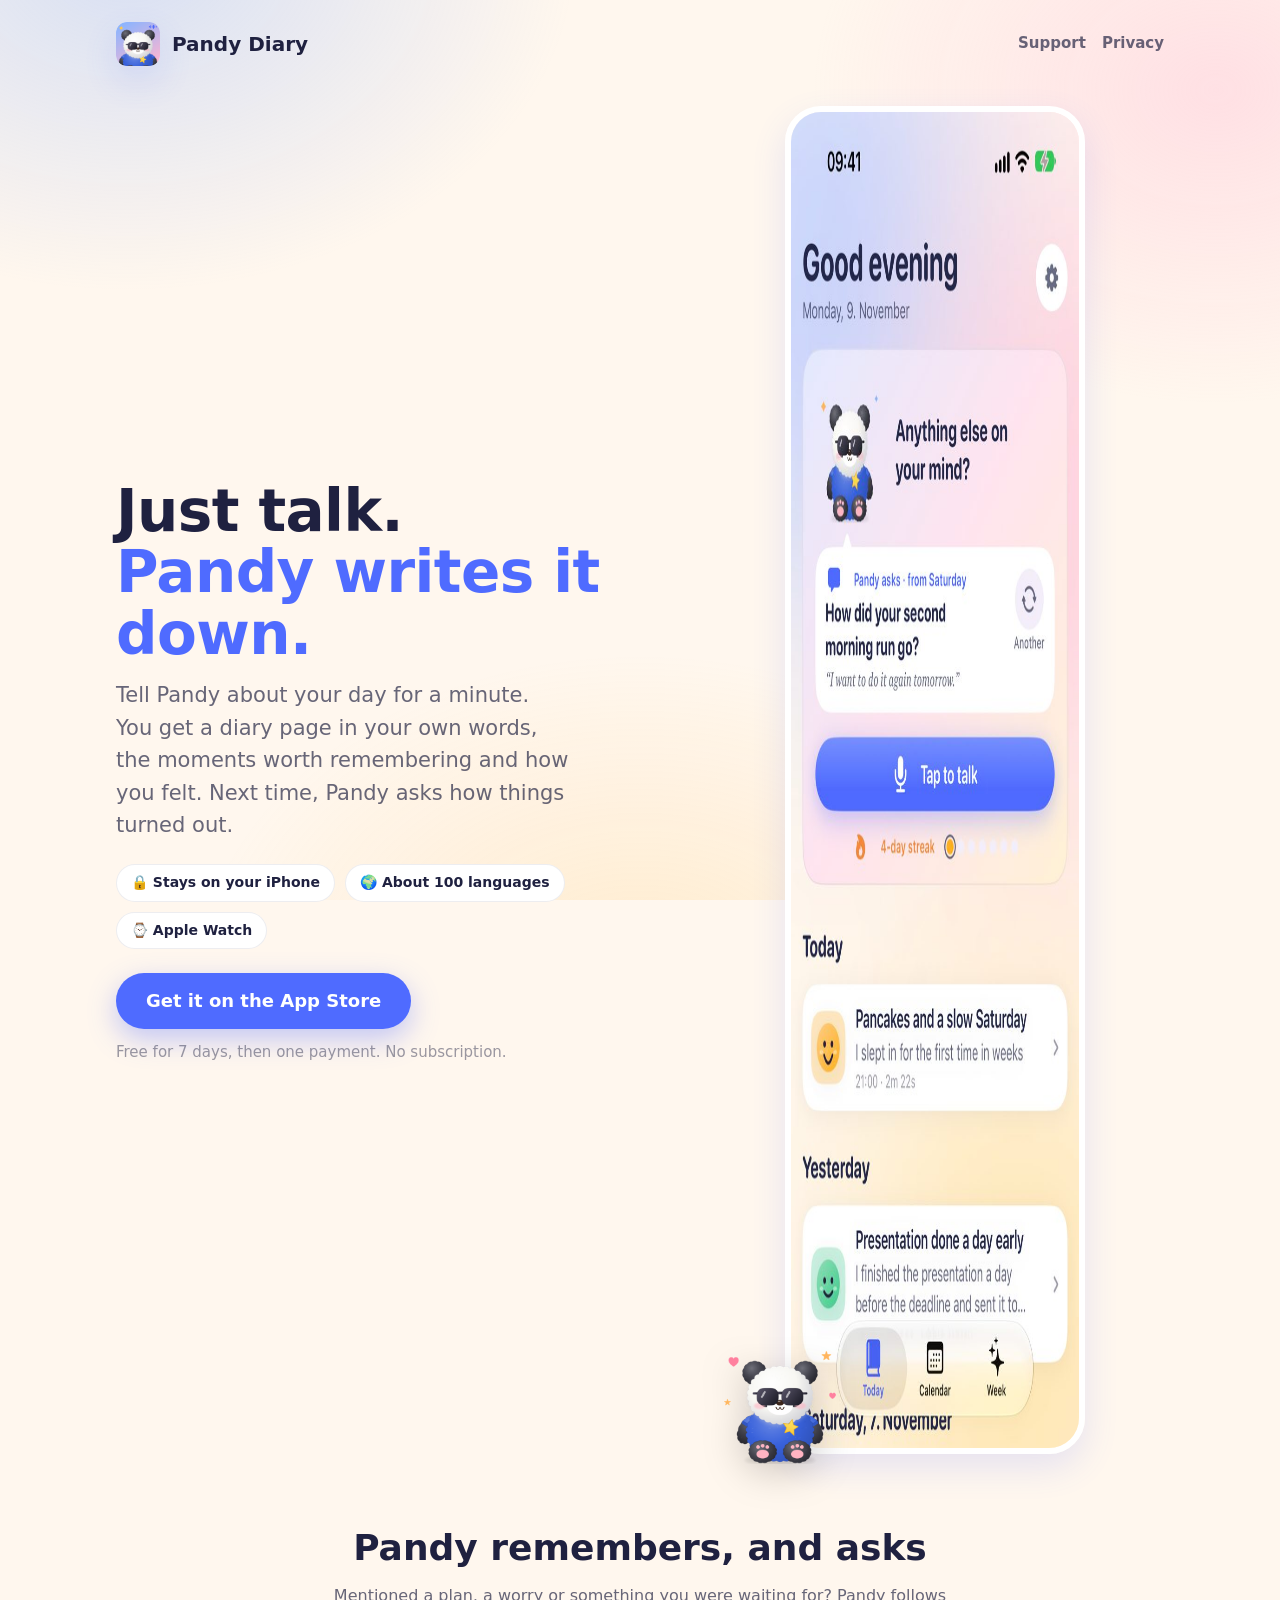
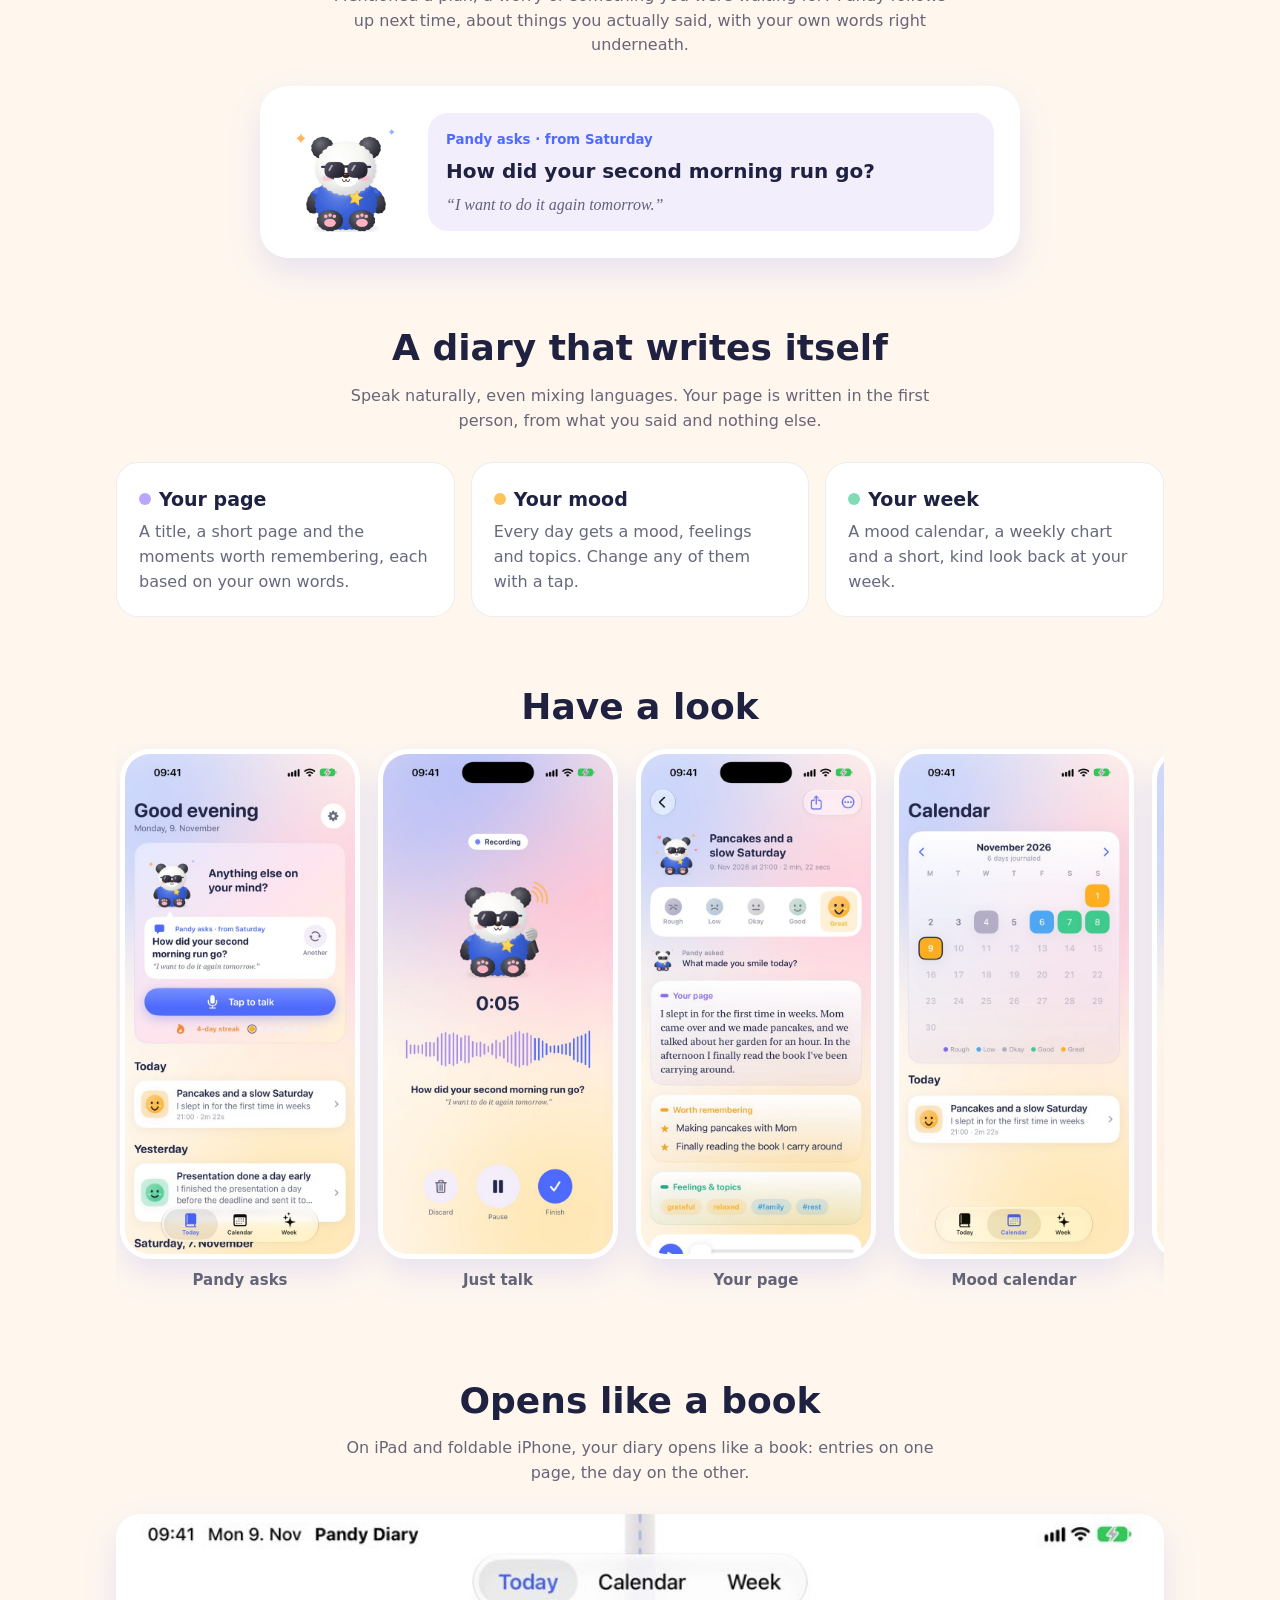
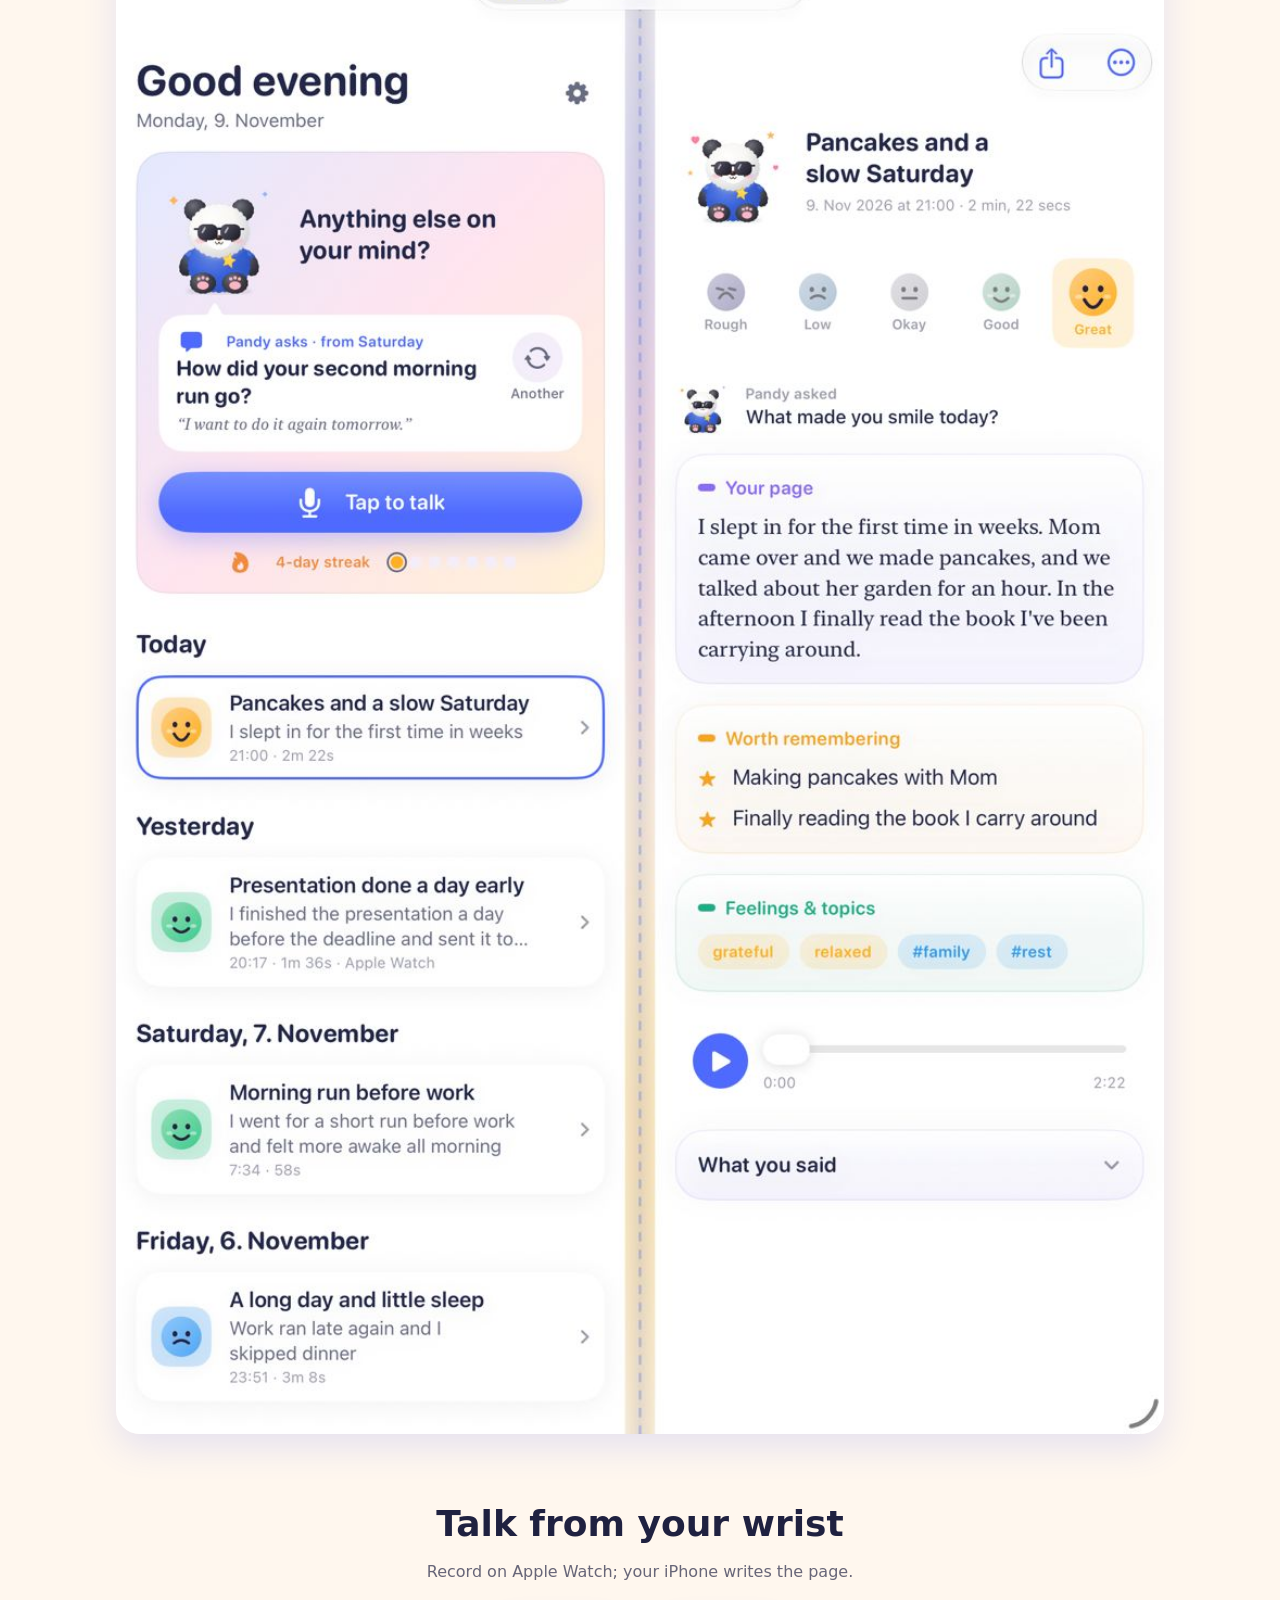
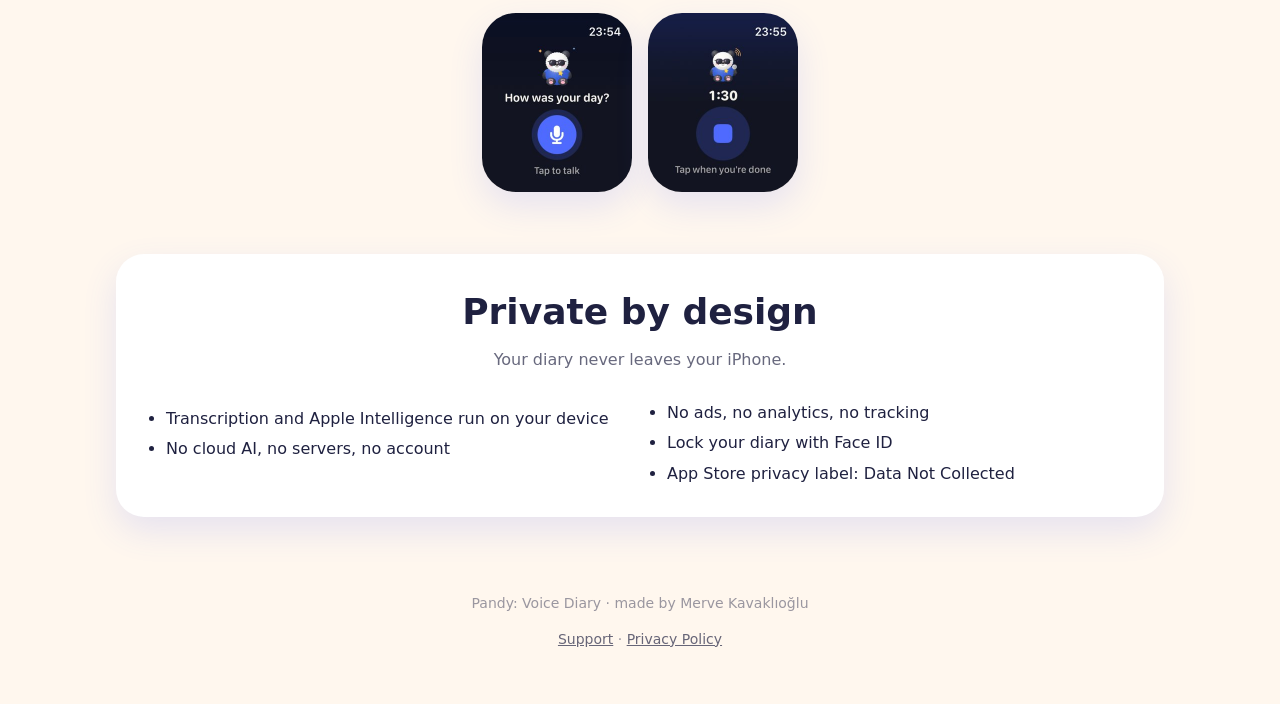
==== index.html @ e29595c8 "Pandy Diary website: home, privacy policy, support" ====
<!doctype html>
<html lang="en">
<head>
<meta charset="utf-8">
<meta name="viewport" content="width=device-width, initial-scale=1">
<title>Pandy: Voice Diary</title>
<meta name="description" content="Talk about your day and Pandy writes your diary page, remembers how you felt and asks how things turned out. Everything stays on your iPhone.">
<meta property="og:title" content="Pandy: Voice Diary">
<meta property="og:description" content="Just talk. Pandy writes your diary page and asks how things turned out. Private, on your iPhone.">
<meta property="og:image" content="images/icon.png">
<link rel="icon" href="images/icon.png">
<link rel="apple-touch-icon" href="images/icon.png">
<link rel="stylesheet" href="style.css">
</head>
<body>
<div class="wrap">
  <nav class="top">
    <a class="brand" href="./"><img src="images/icon.png" alt="">Pandy Diary</a>
    <div class="links"><a href="support.html">Support</a><a href="privacy.html">Privacy</a></div>
  </nav>

  <header class="hero">
    <div>
      <h1>Just talk.<br><span>Pandy writes it down.</span></h1>
      <p class="lead">Tell Pandy about your day for a minute. You get a diary page in your own words, the moments worth remembering and how you felt. Next time, Pandy asks how things turned out.</p>
      <div class="badges">
        <span class="badge">🔒 Stays on your iPhone</span>
        <span class="badge">🌍 About 100 languages</span>
        <span class="badge">⌚ Apple Watch</span>
      </div>
      <a class="cta" href="https://apps.apple.com/app/id6832741382">Get it on the App Store</a>
      <p class="price">Free for 7 days, then one payment. No subscription.</p>
    </div>
    <div class="hero-art">
      <img class="phone" src="images/iphone-home.jpg" alt="Pandy Diary home screen with Pandy's question" width="620" height="1348">
      <img class="pandy" src="images/pandy-happy.png" alt="">
    </div>
  </header>

  <section>
    <h2>Pandy remembers, and asks</h2>
    <p class="sub">Mentioned a plan, a worry or something you were waiting for? Pandy follows up next time, about things you actually said, with your own words right underneath.</p>
    <div class="ask">
      <img src="images/pandy-home.png" alt="Pandy the panda in sunglasses">
      <div class="bubble">
        <small>Pandy asks · from Saturday</small>
        <p>How did your second morning run go?</p>
        <q>I want to do it again tomorrow.</q>
      </div>
    </div>
  </section>

  <section>
    <h2>A diary that writes itself</h2>
    <p class="sub">Speak naturally, even mixing languages. Your page is written in the first person, from what you said and nothing else.</p>
    <div class="grid">
      <div class="card"><h3><span class="dot" style="background:var(--lavender)"></span>Your page</h3><p>A title, a short page and the moments worth remembering, each based on your own words.</p></div>
      <div class="card"><h3><span class="dot" style="background:var(--honey)"></span>Your mood</h3><p>Every day gets a mood, feelings and topics. Change any of them with a tap.</p></div>
      <div class="card"><h3><span class="dot" style="background:var(--mint)"></span>Your week</h3><p>A mood calendar, a weekly chart and a short, kind look back at your week.</p></div>
    </div>
  </section>

  <section>
    <h2>Have a look</h2>
    <div class="shots">
      <figure><img src="images/iphone-home.jpg" alt="Home with Pandy's question" loading="lazy"><figcaption>Pandy asks</figcaption></figure>
      <figure><img src="images/iphone-recording.jpg" alt="Recording" loading="lazy"><figcaption>Just talk</figcaption></figure>
      <figure><img src="images/iphone-detail.jpg" alt="A diary page" loading="lazy"><figcaption>Your page</figcaption></figure>
      <figure><img src="images/iphone-calendar.jpg" alt="Mood calendar" loading="lazy"><figcaption>Mood calendar</figcaption></figure>
      <figure><img src="images/iphone-week.jpg" alt="Your week" loading="lazy"><figcaption>Your week</figcaption></figure>
    </div>
  </section>

  <section>
    <h2>Opens like a book</h2>
    <p class="sub">On iPad and foldable iPhone, your diary opens like a book: entries on one page, the day on the other.</p>
    <div class="book"><img src="images/book.jpg" alt="Pandy Diary as an open book on iPad" loading="lazy"></div>
  </section>

  <section>
    <h2>Talk from your wrist</h2>
    <p class="sub">Record on Apple Watch; your iPhone writes the page.</p>
    <div class="watch"><img src="images/watch-idle.jpg" alt="Apple Watch ready to record" loading="lazy"><img src="images/watch-recording.jpg" alt="Apple Watch recording" loading="lazy"></div>
  </section>

  <section>
    <div class="private">
      <h2>Private by design</h2>
      <p class="sub">Your diary never leaves your iPhone.</p>
      <ul>
        <li>Transcription and Apple Intelligence run on your device</li>
        <li>No cloud AI, no servers, no account</li>
        <li>No ads, no analytics, no tracking</li>
        <li>Lock your diary with Face ID</li>
        <li>App Store privacy label: Data Not Collected</li>
      </ul>
    </div>
  </section>

  <footer>
    <p>Pandy: Voice Diary · made by Merve Kavaklıoğlu</p>
    <p><a href="support.html">Support</a> · <a href="privacy.html">Privacy Policy</a></p>
  </footer>
</div>
</body>
</html>
---- style.css ----
:root {
  --bg: #fff7ee;
  --card: #ffffff;
  --raised: #f3eefc;
  --ink: #1f2140;
  --muted: rgba(31, 33, 64, 0.68);
  --faint: rgba(31, 33, 64, 0.45);
  --accent: #4f6bff;
  --accent-ink: #ffffff;
  --lavender: #b9a7ff;
  --blush: #ffb6d2;
  --honey: #ffc35a;
  --mint: #7fdcb5;
  --sky: #8db4ff;
  --line: rgba(31, 33, 64, 0.08);
  --shadow: 0 14px 34px rgba(79, 107, 255, 0.14);
}
@media (prefers-color-scheme: dark) {
  :root:not([data-theme="light"]) {
    --bg: #15162a;
    --card: #1f2140;
    --raised: #2a2c52;
    --ink: #f4f1ff;
    --muted: rgba(244, 241, 255, 0.7);
    --faint: rgba(244, 241, 255, 0.45);
    --accent: #7d92ff;
    --line: rgba(244, 241, 255, 0.1);
    --shadow: 0 16px 40px rgba(0, 0, 0, 0.45);
  }
}
:root[data-theme="dark"] {
  --bg: #15162a;
  --card: #1f2140;
  --raised: #2a2c52;
  --ink: #f4f1ff;
  --muted: rgba(244, 241, 255, 0.7);
  --faint: rgba(244, 241, 255, 0.45);
  --accent: #7d92ff;
  --line: rgba(244, 241, 255, 0.1);
  --shadow: 0 16px 40px rgba(0, 0, 0, 0.45);
}
* { box-sizing: border-box; }
html { -webkit-text-size-adjust: 100%; }
body {
  margin: 0;
  font-family: ui-rounded, "SF Pro Rounded", -apple-system, BlinkMacSystemFont, system-ui, sans-serif;
  color: var(--ink);
  background: var(--bg);
  line-height: 1.55;
}
body::before {
  content: ""; position: fixed; inset: 0; z-index: -1; pointer-events: none;
  background:
    radial-gradient(40rem 30rem at 10% -5%, color-mix(in srgb, var(--sky) 35%, transparent), transparent 70%),
    radial-gradient(36rem 28rem at 95% 10%, color-mix(in srgb, var(--blush) 35%, transparent), transparent 70%),
    radial-gradient(40rem 30rem at 50% 110%, color-mix(in srgb, var(--honey) 22%, transparent), transparent 70%);
}
img { max-width: 100%; display: block; }
a { color: var(--accent); }
.wrap { max-width: 1080px; margin: 0 auto; padding: 0 16px; }
.narrow { max-width: 720px; }

nav.top { display: flex; align-items: center; justify-content: space-between; padding: 22px 0 6px; gap: 12px; }
.brand { display: flex; align-items: center; gap: 12px; font-weight: 800; font-size: 20px; color: var(--ink); text-decoration: none; }
.brand img { width: 44px; height: 44px; border-radius: 11px; box-shadow: var(--shadow); }
.links { display: flex; gap: 16px; font-weight: 700; font-size: 15px; }
.links a { color: var(--muted); text-decoration: none; }
.links a:hover { color: var(--accent); }

.hero { display: grid; grid-template-columns: 1.1fr 0.9fr; gap: 28px; align-items: center; padding: 34px 0 10px; }
.hero h1 { font-size: clamp(34px, 6vw, 58px); line-height: 1.06; margin: 0 0 14px; font-weight: 800; letter-spacing: -0.01em; }
.hero h1 span { color: var(--accent); }
.lead { font-size: clamp(17px, 2.3vw, 21px); color: var(--muted); margin: 0; max-width: 34ch; }
.cta { display: inline-block; margin-top: 24px; background: var(--accent); color: var(--accent-ink); text-decoration: none; font-weight: 800; font-size: 18px; padding: 14px 30px; border-radius: 999px; box-shadow: 0 10px 28px color-mix(in srgb, var(--accent) 35%, transparent); }
.price { margin-top: 12px; color: var(--faint); font-size: 15px; }
.hero-art { position: relative; justify-self: center; }
.hero-art .phone { width: min(300px, 70vw); border-radius: 36px; box-shadow: var(--shadow); border: 6px solid var(--card); }
.hero-art .pandy { position: absolute; width: 130px; left: -70px; bottom: -10px; filter: drop-shadow(0 10px 18px rgba(0,0,0,0.18)); }

.badges { display: flex; flex-wrap: wrap; gap: 10px; margin-top: 22px; }
.badge { background: var(--card); border: 1px solid var(--line); border-radius: 999px; padding: 7px 14px; font-weight: 700; font-size: 14px; }

section { padding: 56px 0 6px; }
h2 { font-size: clamp(25px, 4vw, 36px); font-weight: 800; text-align: center; margin: 0 0 8px; }
.sub { text-align: center; color: var(--muted); margin: 0 auto 28px; max-width: 620px; }

.ask { display: grid; grid-template-columns: auto 1fr; gap: 22px; align-items: center; background: var(--card); border-radius: 28px; padding: 26px; box-shadow: var(--shadow); max-width: 760px; margin: 0 auto; }
.ask img { width: 120px; }
.bubble { background: var(--raised); border-radius: 20px; padding: 14px 18px; }
.bubble small { color: var(--accent); font-weight: 800; }
.bubble p { margin: 4px 0 0; font-weight: 800; font-size: 20px; }
.bubble q { display: block; margin-top: 6px; font-family: ui-serif, Georgia, serif; font-style: italic; color: var(--muted); }

.grid { display: grid; grid-template-columns: repeat(3, 1fr); gap: 16px; }
.card { background: var(--card); border: 1px solid var(--line); border-radius: 22px; padding: 22px; }
.card h3 { margin: 0 0 6px; font-size: 19px; }
.card p { margin: 0; color: var(--muted); }
.dot { display: inline-block; width: 12px; height: 12px; border-radius: 50%; margin-right: 8px; vertical-align: 1px; }

.shots { display: flex; gap: 18px; overflow-x: auto; padding: 6px 4px 18px; scroll-snap-type: x mandatory; }
.shots figure { margin: 0; flex: 0 0 auto; scroll-snap-align: center; text-align: center; }
.shots img { width: 240px; border-radius: 30px; box-shadow: var(--shadow); border: 5px solid var(--card); }
.shots figcaption { margin-top: 10px; font-weight: 700; color: var(--muted); font-size: 15px; }
.book img { width: 100%; border-radius: 24px; box-shadow: var(--shadow); }
.watch { display: flex; gap: 16px; justify-content: center; flex-wrap: wrap; }
.watch img { width: 150px; border-radius: 34px; box-shadow: var(--shadow); }

.private { background: var(--card); border-radius: 28px; padding: 30px; box-shadow: var(--shadow); }
.private ul { margin: 0; padding-left: 20px; columns: 2; column-gap: 34px; }
.private li { margin: 6px 0; break-inside: avoid; }

footer { padding: 56px 0 40px; color: var(--faint); font-size: 14px; text-align: center; }
footer a { color: var(--muted); }

.doc h1 { font-size: clamp(30px, 5vw, 44px); margin: 30px 0 4px; }
.doc .updated { color: var(--faint); margin: 0 0 24px; }
.doc h2 { text-align: left; font-size: 22px; margin: 32px 0 6px; }
.doc p, .doc li { color: var(--muted); }
.doc strong { color: var(--ink); }
.tldr { background: var(--card); border-radius: 20px; padding: 18px 20px; border: 1px solid var(--line); }
details { background: var(--card); border: 1px solid var(--line); border-radius: 16px; padding: 14px 18px; margin: 10px 0; }
summary { font-weight: 800; cursor: pointer; }
details p { margin: 8px 0 0; }

@media (max-width: 760px) {
  .hero { grid-template-columns: 1fr; text-align: center; }
  .lead { margin: 0 auto; }
  .badges { justify-content: center; }
  .hero-art .pandy { left: -20px; width: 100px; }
  .grid { grid-template-columns: 1fr; }
  .ask { grid-template-columns: 1fr; text-align: center; }
  .ask img { margin: 0 auto; }
  .private ul { columns: 1; }
  .links { gap: 12px; font-size: 14px; }
}
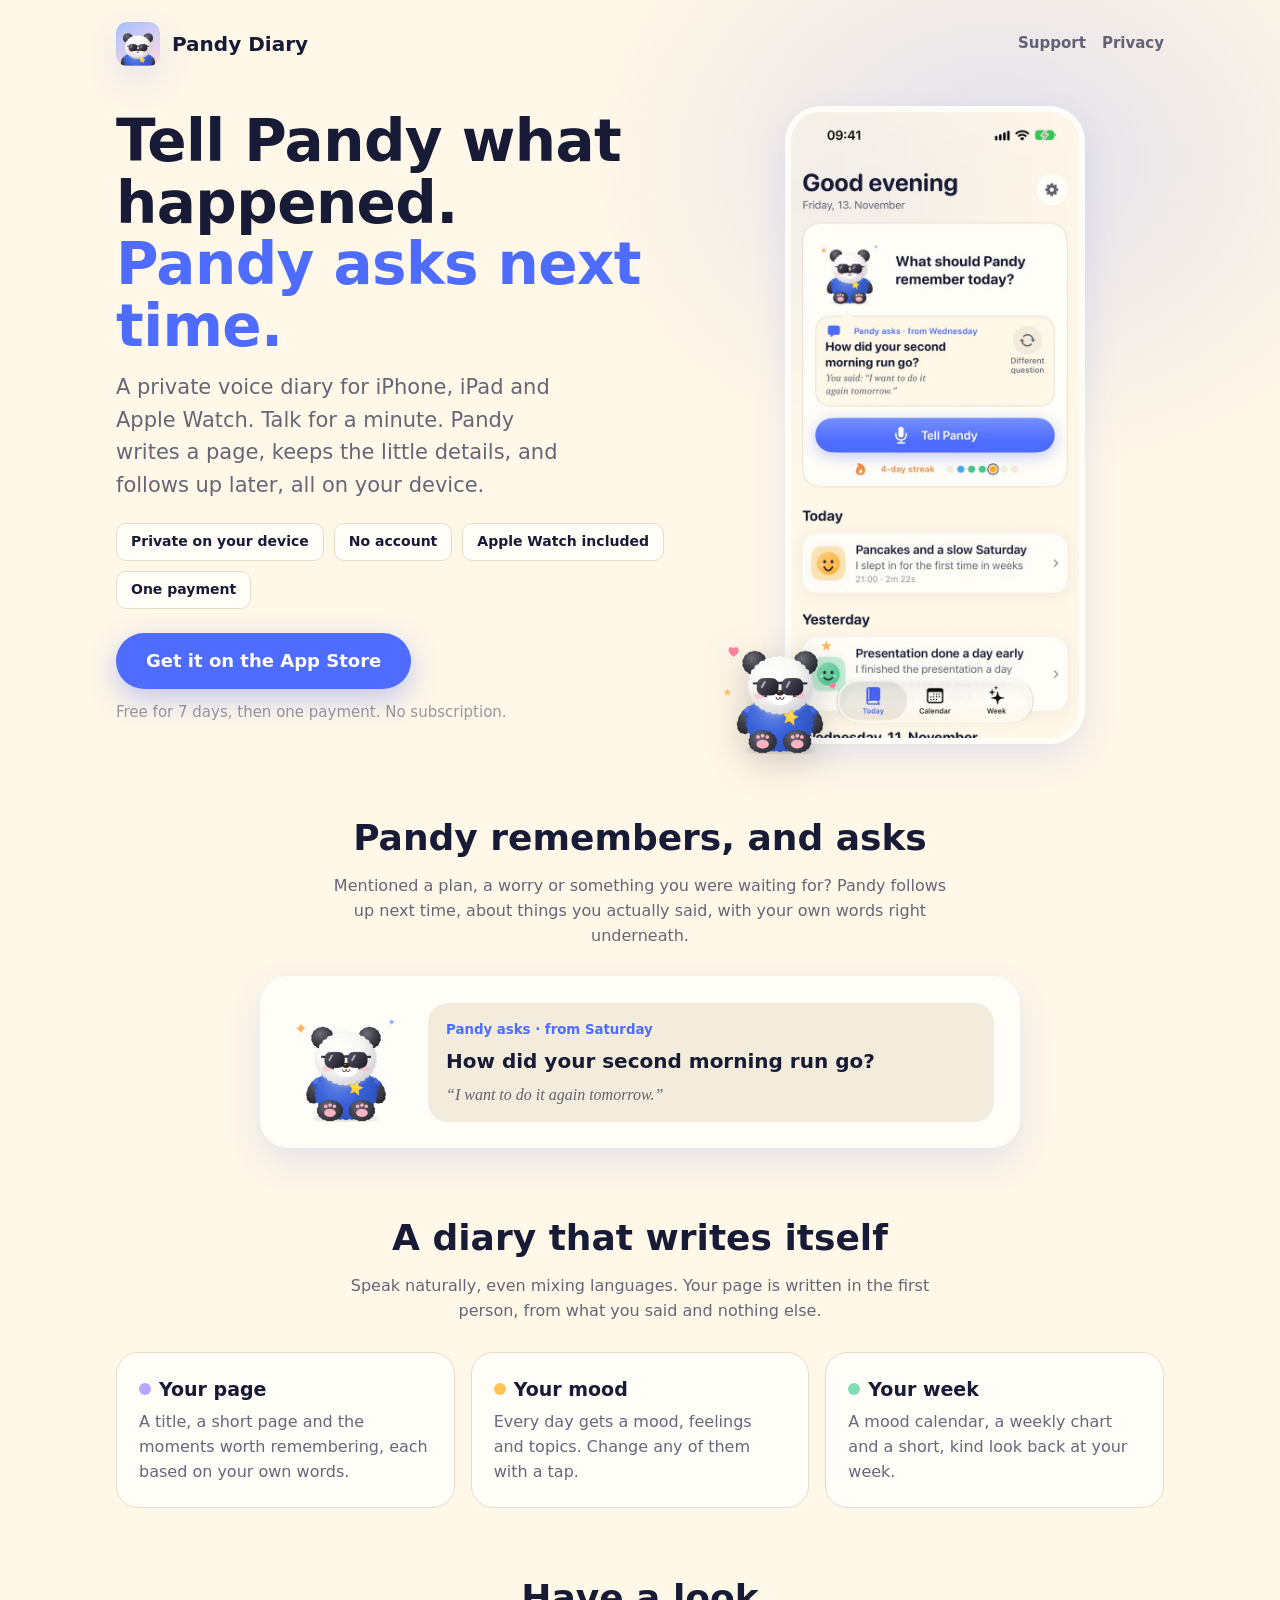
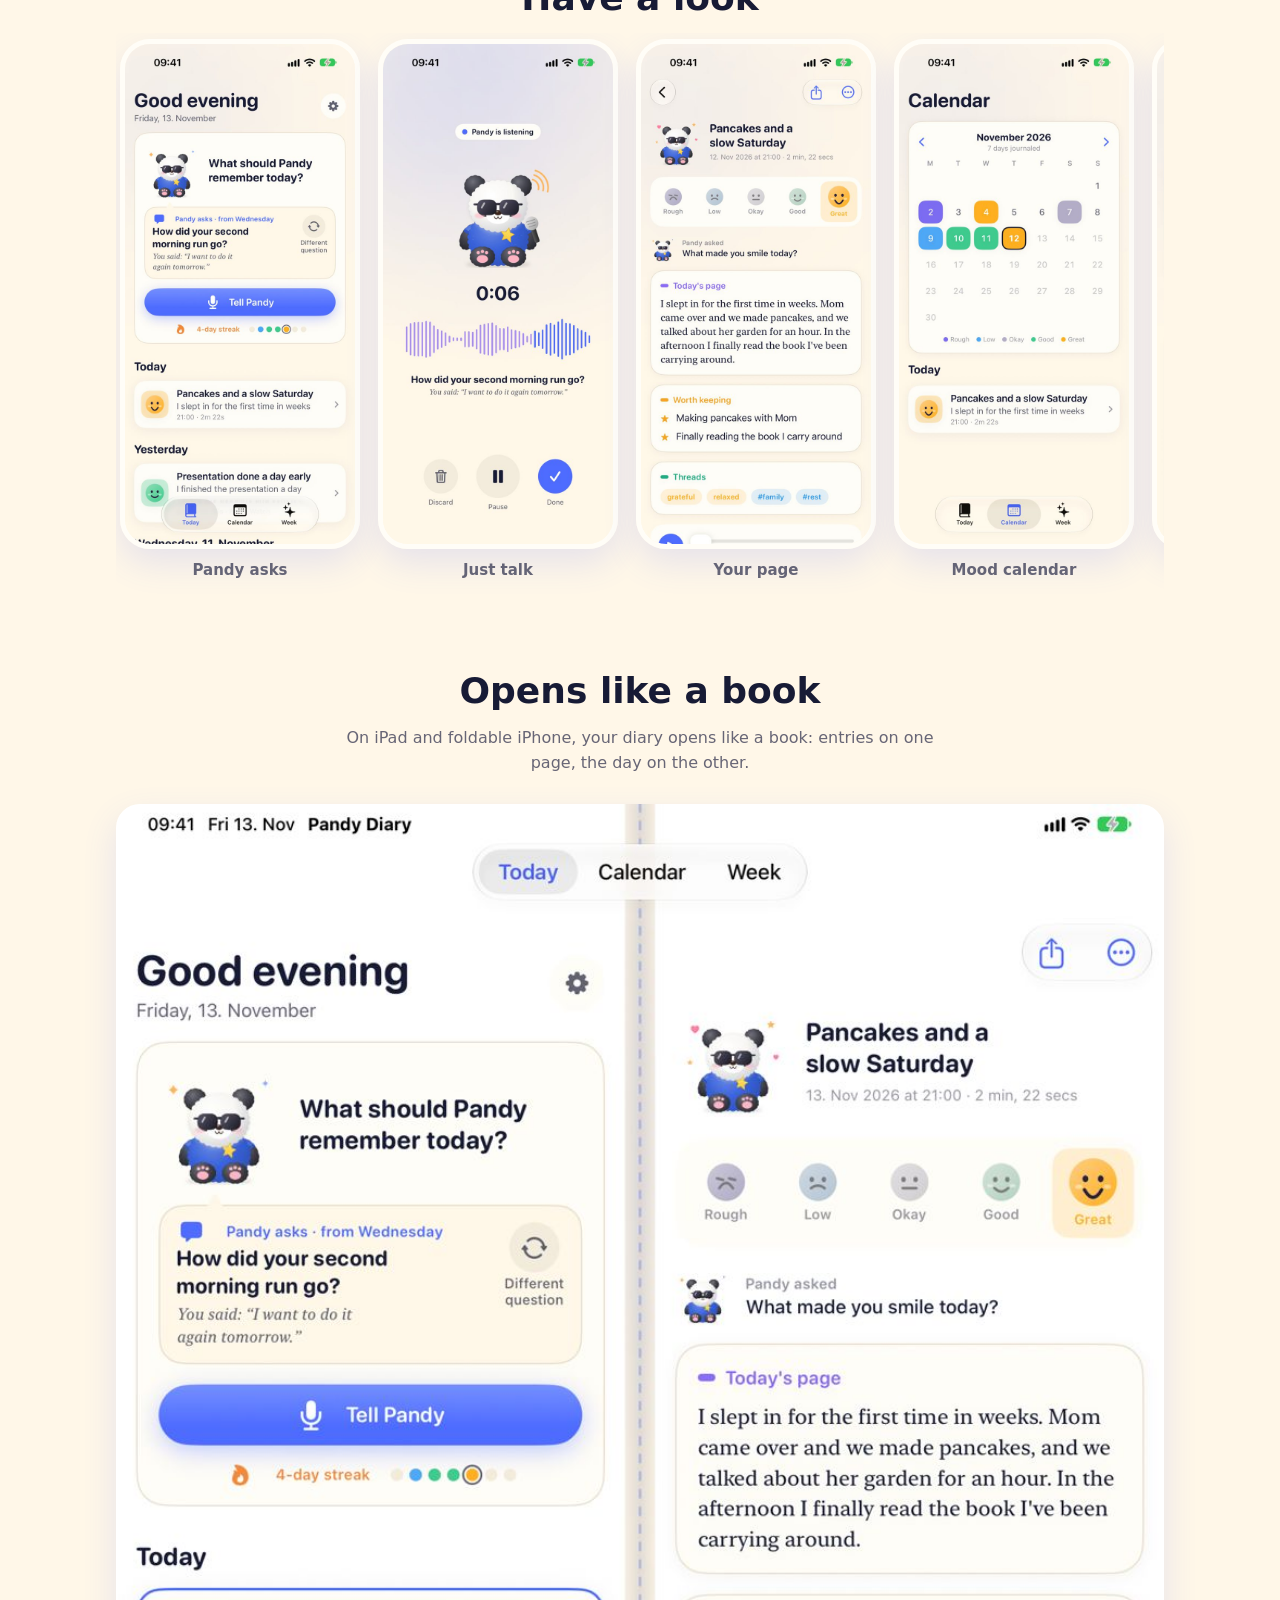
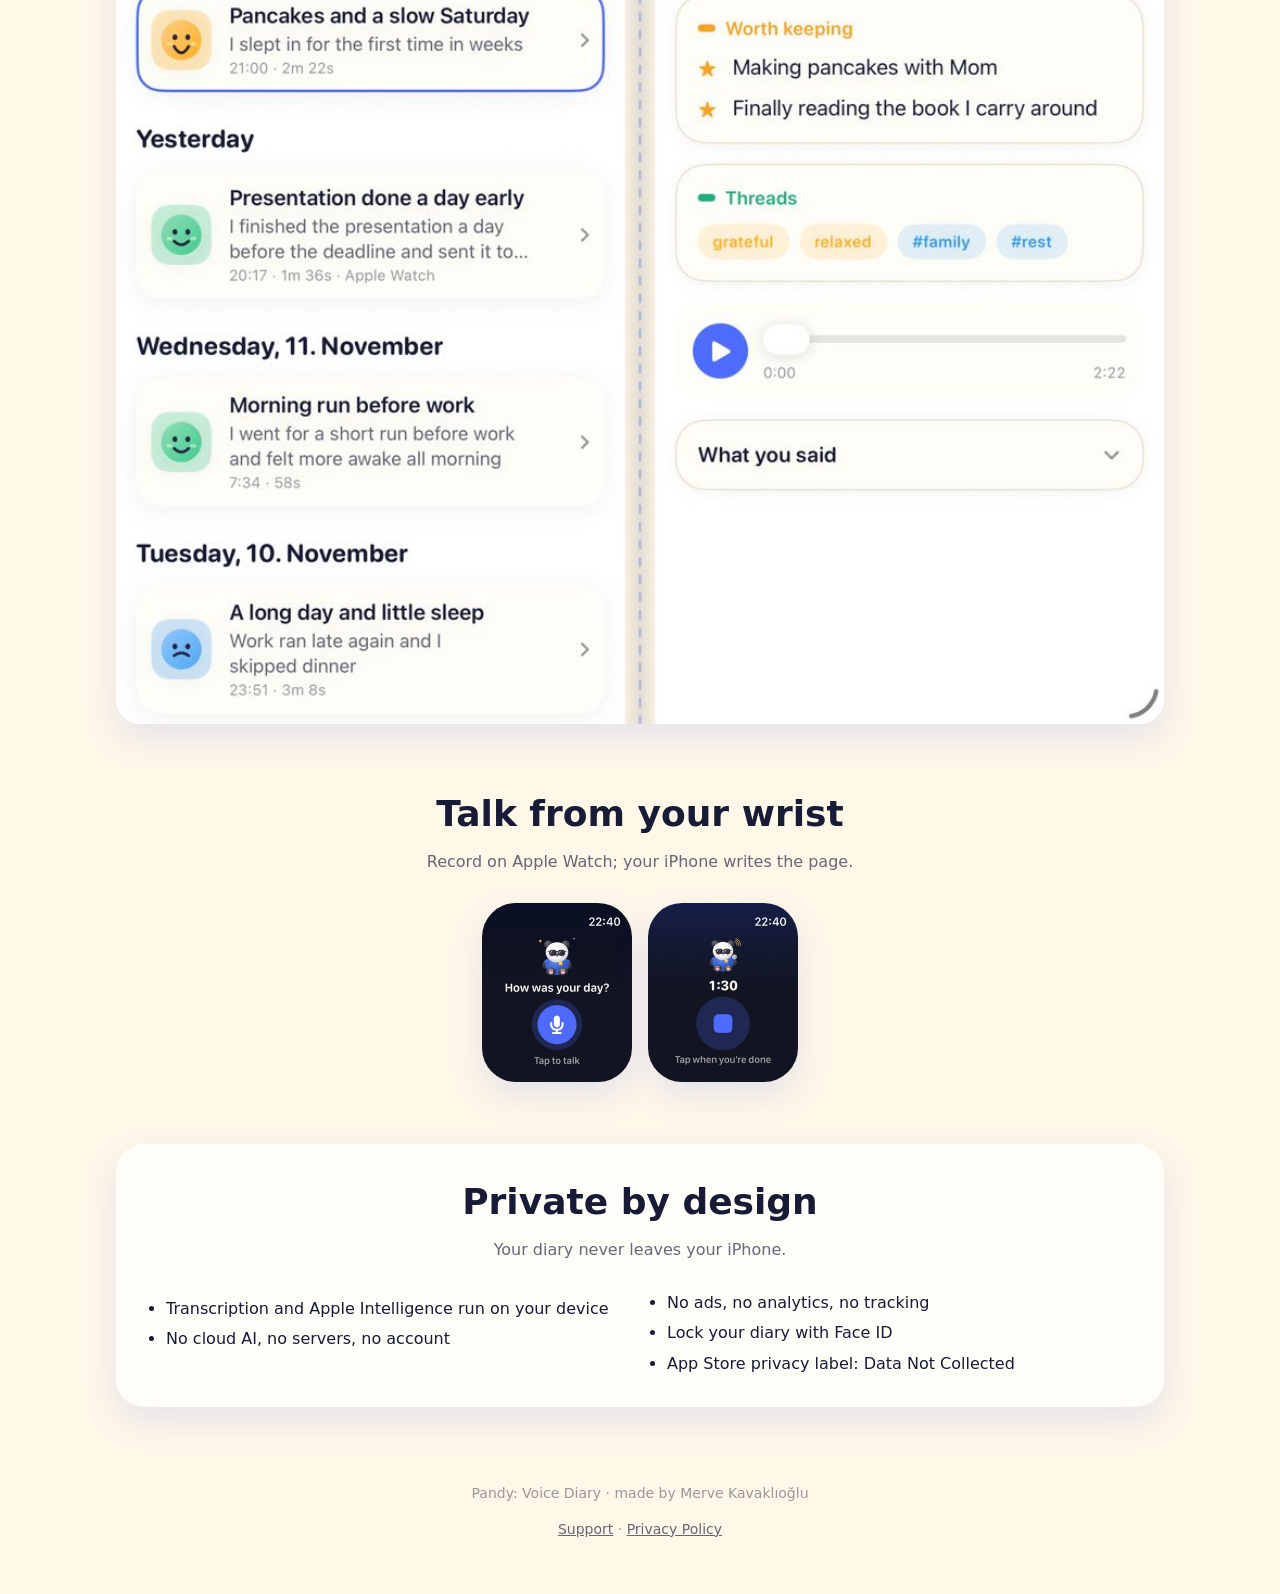
==== commit 8ec7dbad: "Paper-and-ink look: new hero copy, plain badges, new screens and icon" ====
--- a/index.html
+++ b/index.html
@@ -21,12 +21,13 @@
 
   <header class="hero">
     <div>
-      <h1>Just talk.<br><span>Pandy writes it down.</span></h1>
-      <p class="lead">Tell Pandy about your day for a minute. You get a diary page in your own words, the moments worth remembering and how you felt. Next time, Pandy asks how things turned out.</p>
+      <h1>Tell Pandy what happened.<br><span>Pandy asks next time.</span></h1>
+      <p class="lead">A private voice diary for iPhone, iPad and Apple Watch. Talk for a minute. Pandy writes a page, keeps the little details, and follows up later, all on your device.</p>
       <div class="badges">
-        <span class="badge">🔒 Stays on your iPhone</span>
-        <span class="badge">🌍 About 100 languages</span>
-        <span class="badge">⌚ Apple Watch</span>
+        <span class="badge">Private on your device</span>
+        <span class="badge">No account</span>
+        <span class="badge">Apple Watch included</span>
+        <span class="badge">One payment</span>
       </div>
       <a class="cta" href="https://apps.apple.com/app/id6832741382">Get it on the App Store</a>
       <p class="price">Free for 7 days, then one payment. No subscription.</p>
--- a/style.css
+++ b/style.css
@@ -1,24 +1,24 @@
 :root {
-  --bg: #fff7ee;
-  --card: #ffffff;
-  --raised: #f3eefc;
-  --ink: #1f2140;
+  --bg: #fff7e8;
+  --card: #fffdf7;
+  --raised: #f3ecdd;
+  --ink: #171b35;
   --muted: rgba(31, 33, 64, 0.68);
   --faint: rgba(31, 33, 64, 0.45);
-  --accent: #4f6bff;
+  --accent: #4e6cff;
   --accent-ink: #ffffff;
   --lavender: #b9a7ff;
   --blush: #ffb6d2;
   --honey: #ffc35a;
   --mint: #7fdcb5;
   --sky: #8db4ff;
-  --line: rgba(31, 33, 64, 0.08);
+  --line: #e8dcc8;
   --shadow: 0 14px 34px rgba(79, 107, 255, 0.14);
 }
 @media (prefers-color-scheme: dark) {
   :root:not([data-theme="light"]) {
-    --bg: #15162a;
-    --card: #1f2140;
+    --bg: #171b35;
+    --card: #20254a;
     --raised: #2a2c52;
     --ink: #f4f1ff;
     --muted: rgba(244, 241, 255, 0.7);
@@ -29,8 +29,8 @@
   }
 }
 :root[data-theme="dark"] {
-  --bg: #15162a;
-  --card: #1f2140;
+  --bg: #171b35;
+  --card: #20254a;
   --raised: #2a2c52;
   --ink: #f4f1ff;
   --muted: rgba(244, 241, 255, 0.7);
@@ -50,12 +50,9 @@
 }
 body::before {
   content: ""; position: fixed; inset: 0; z-index: -1; pointer-events: none;
-  background:
-    radial-gradient(40rem 30rem at 10% -5%, color-mix(in srgb, var(--sky) 35%, transparent), transparent 70%),
-    radial-gradient(36rem 28rem at 95% 10%, color-mix(in srgb, var(--blush) 35%, transparent), transparent 70%),
-    radial-gradient(40rem 30rem at 50% 110%, color-mix(in srgb, var(--honey) 22%, transparent), transparent 70%);
+  background: radial-gradient(36rem 28rem at 78% 18%, color-mix(in srgb, var(--accent) 16%, transparent), transparent 70%);
 }
-img { max-width: 100%; display: block; }
+img { max-width: 100%; height: auto; display: block; }
 a { color: var(--accent); }
 .wrap { max-width: 1080px; margin: 0 auto; padding: 0 16px; }
 .narrow { max-width: 720px; }
@@ -78,7 +75,7 @@
 .hero-art .pandy { position: absolute; width: 130px; left: -70px; bottom: -10px; filter: drop-shadow(0 10px 18px rgba(0,0,0,0.18)); }
 
 .badges { display: flex; flex-wrap: wrap; gap: 10px; margin-top: 22px; }
-.badge { background: var(--card); border: 1px solid var(--line); border-radius: 999px; padding: 7px 14px; font-weight: 700; font-size: 14px; }
+.badge { background: var(--card); border: 1px solid var(--line); border-radius: 10px; padding: 7px 14px; font-weight: 700; font-size: 14px; }
 
 section { padding: 56px 0 6px; }
 h2 { font-size: clamp(25px, 4vw, 36px); font-weight: 800; text-align: center; margin: 0 0 8px; }
@@ -133,3 +130,5 @@
   .private ul { columns: 1; }
   .links { gap: 12px; font-size: 14px; }
 }
+
+.hero > div, .grid > *, .ask > * { min-width: 0; }
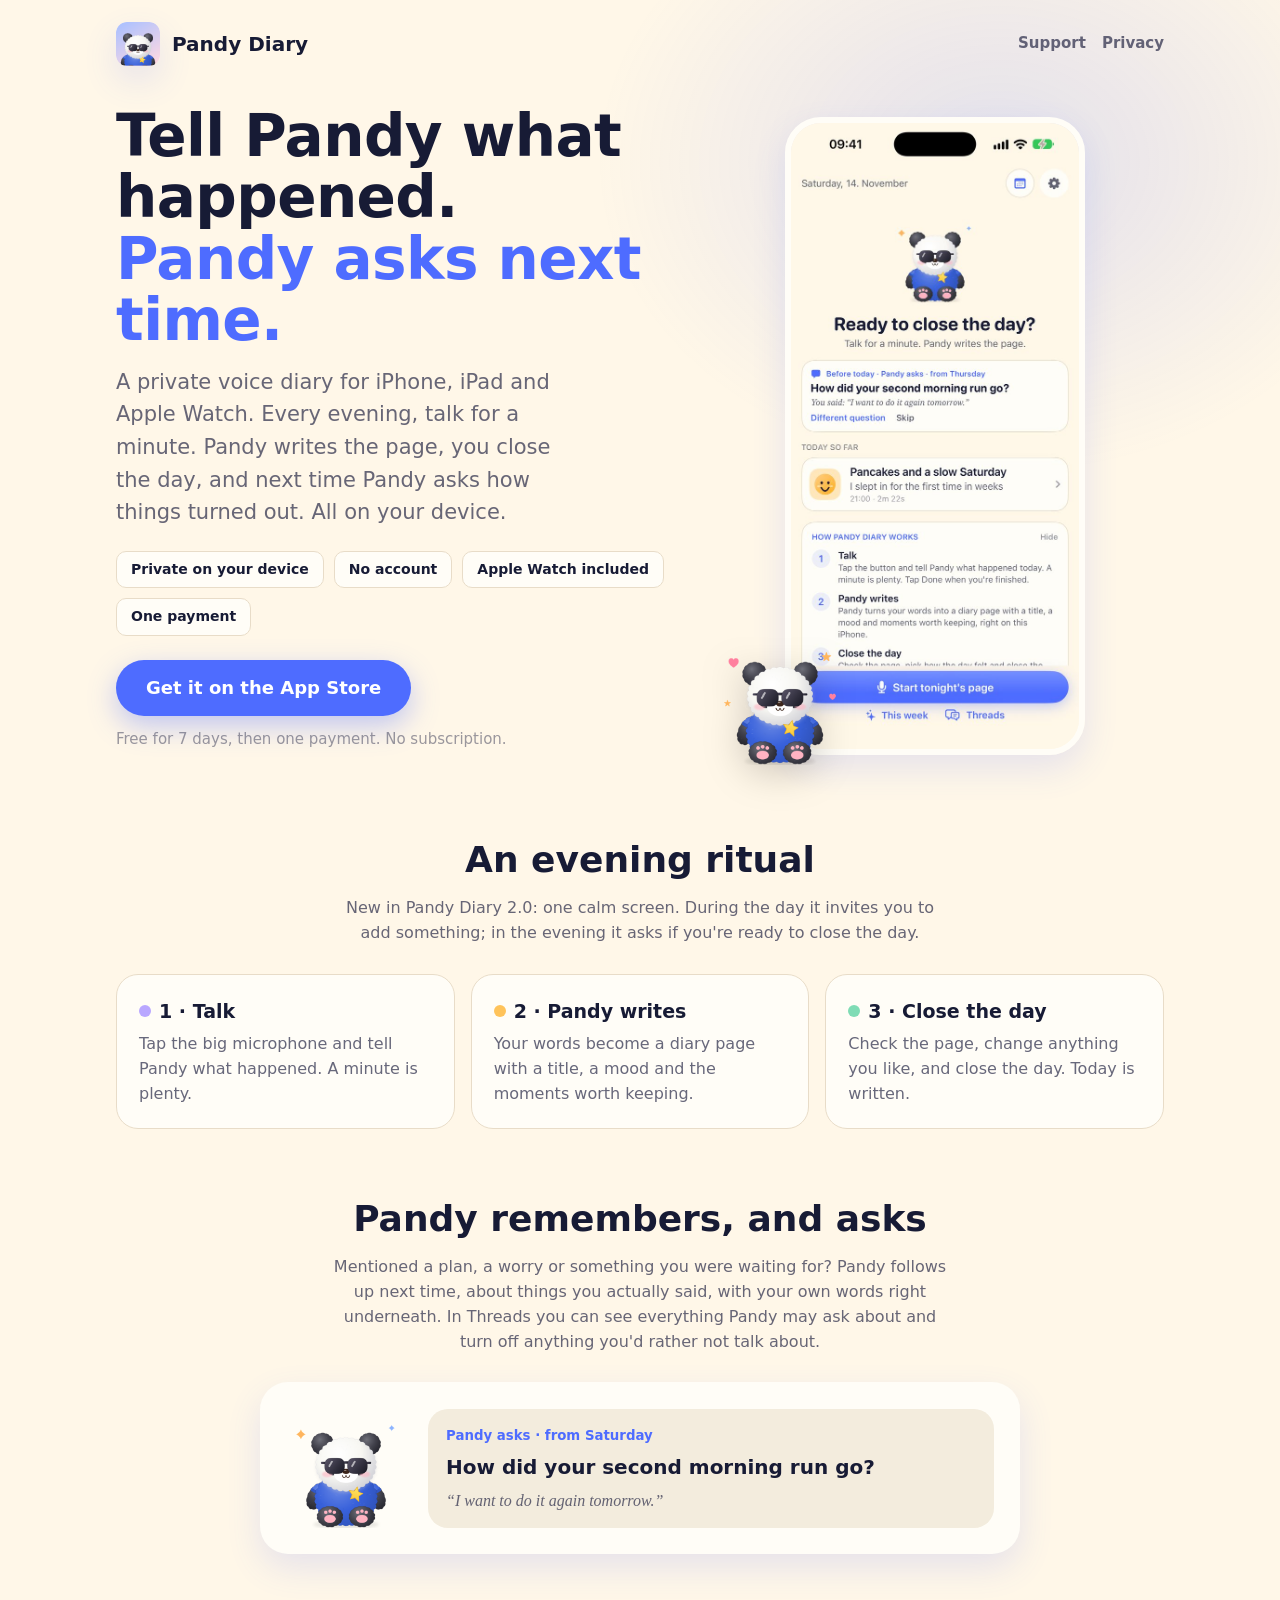
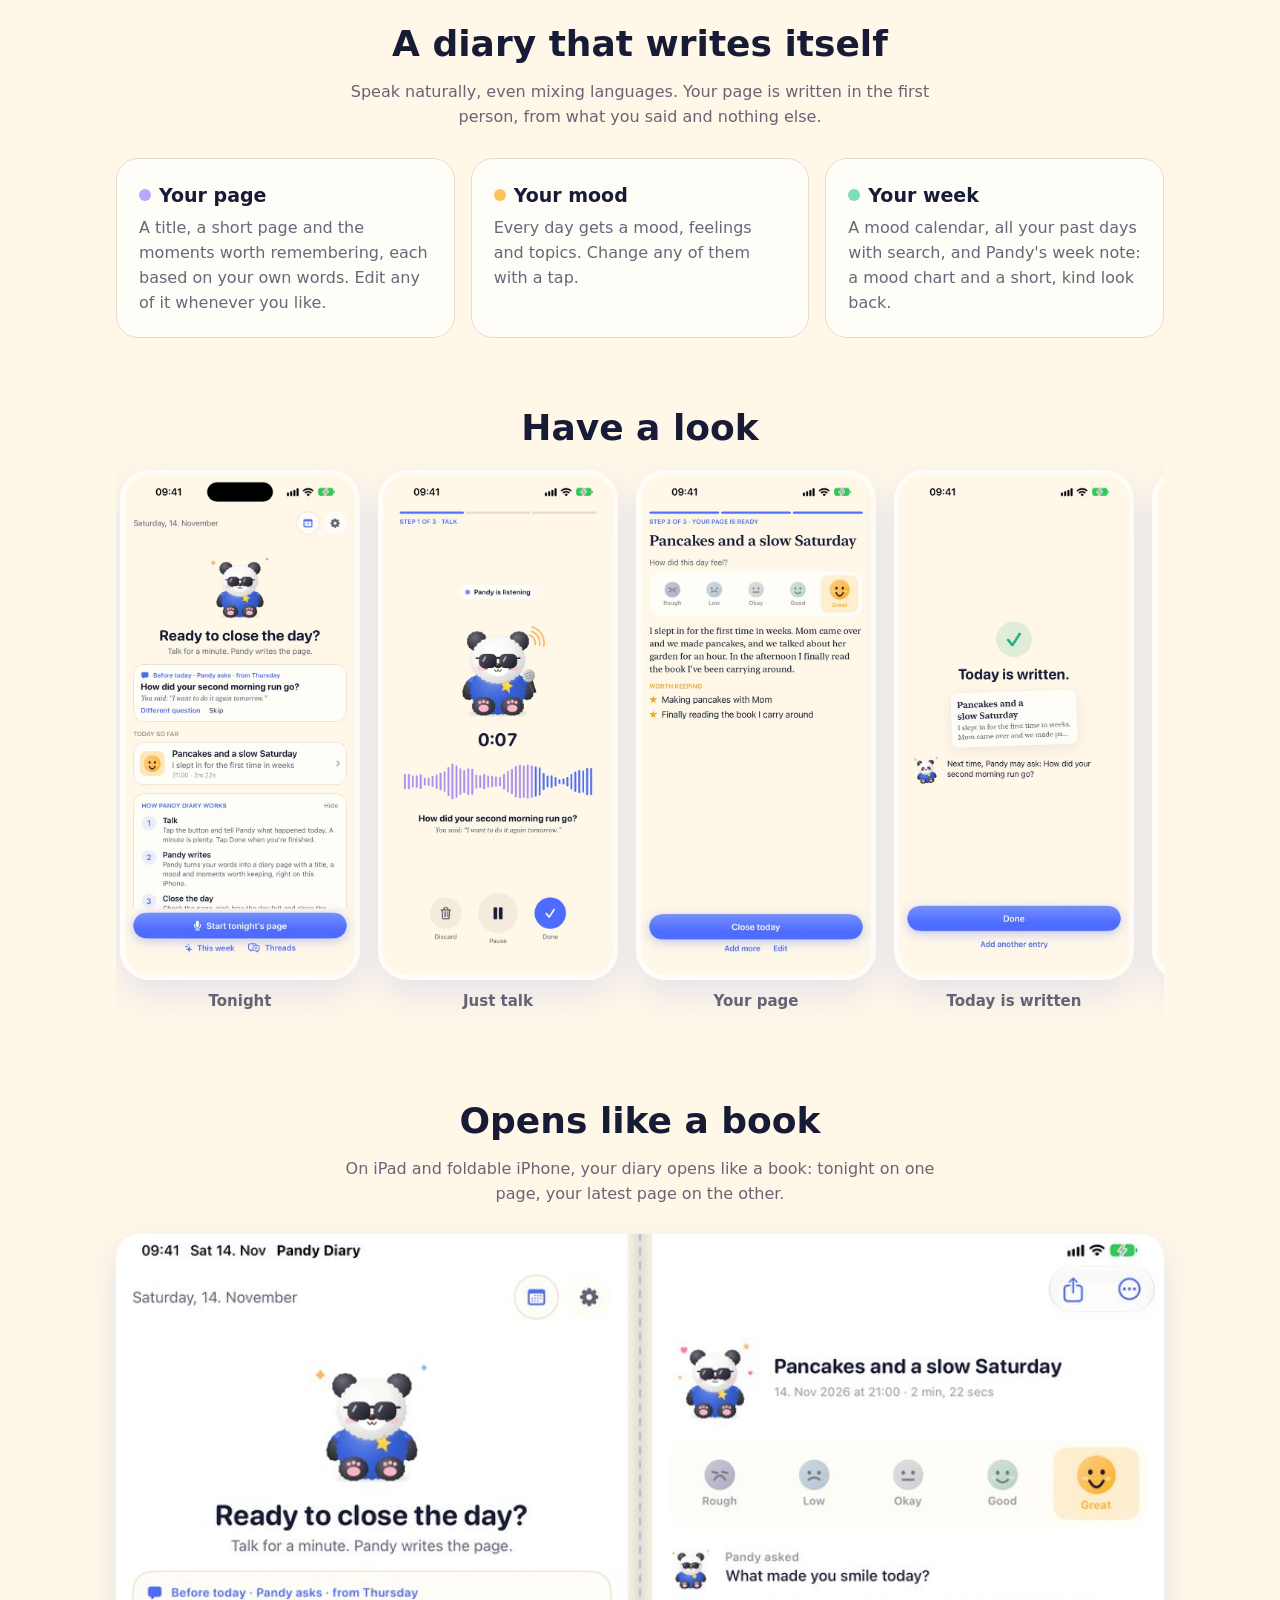
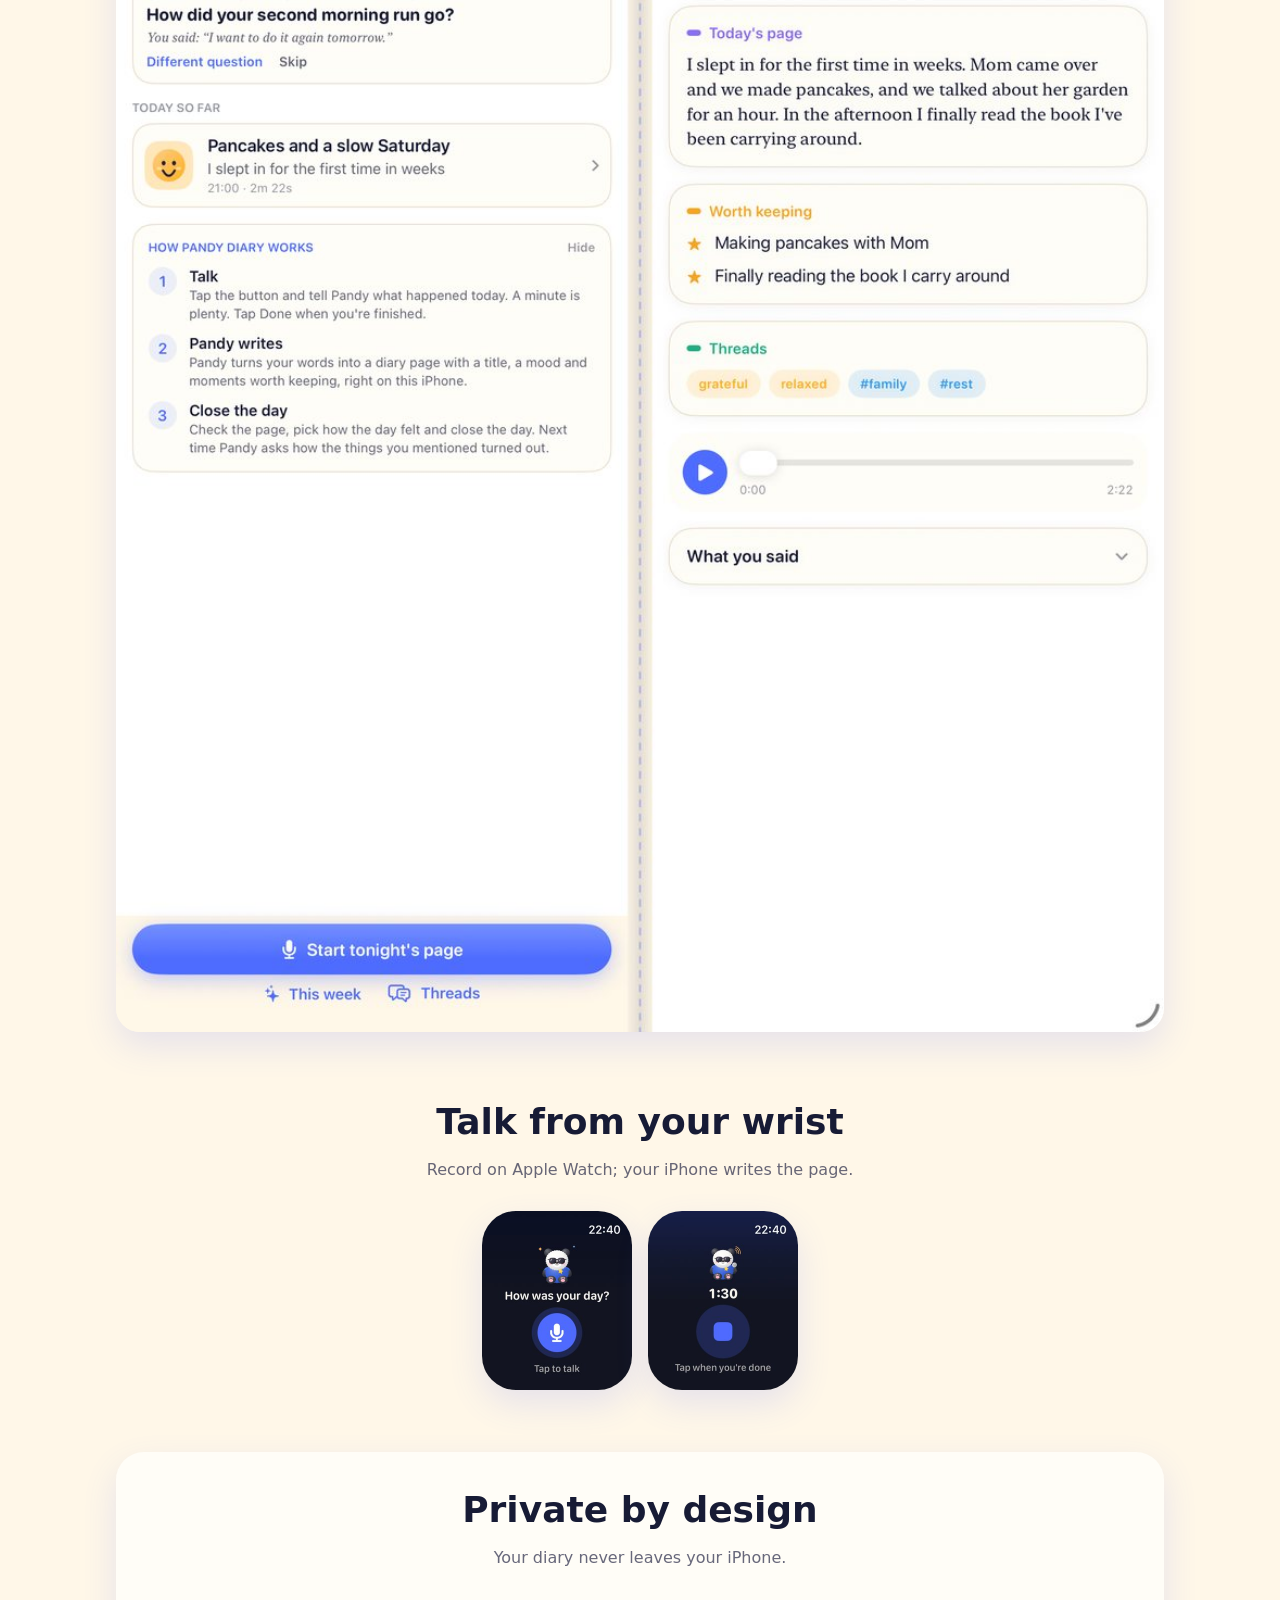
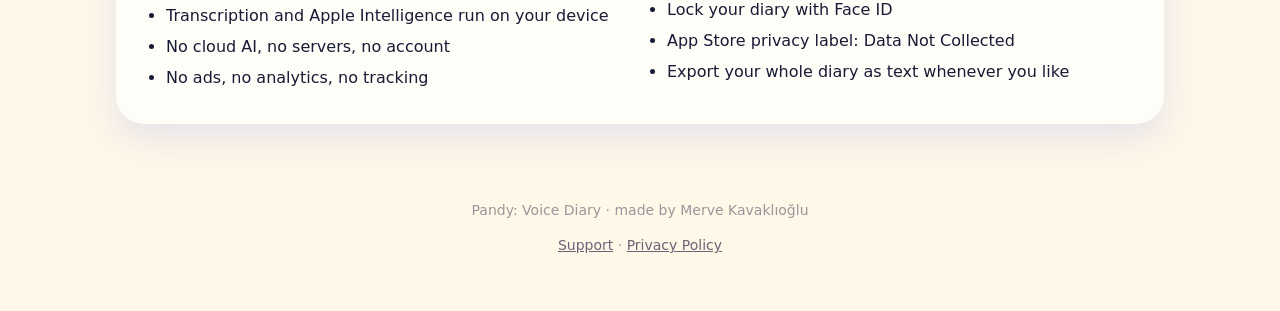
==== commit b8b3e008: "Pandy Diary 2.0: evening ritual, Threads, editing, export; new screenshots Co-Authored-By: Claude Op" ====
--- a/index.html
+++ b/index.html
@@ -4,7 +4,7 @@
 <meta charset="utf-8">
 <meta name="viewport" content="width=device-width, initial-scale=1">
 <title>Pandy: Voice Diary</title>
-<meta name="description" content="Talk about your day and Pandy writes your diary page, remembers how you felt and asks how things turned out. Everything stays on your iPhone.">
+<meta name="description" content="An evening ritual for your diary: talk about your day, Pandy writes the page, you close the day. Pandy remembers how you felt and asks how things turned out. Everything stays on your iPhone.">
 <meta property="og:title" content="Pandy: Voice Diary">
 <meta property="og:description" content="Just talk. Pandy writes your diary page and asks how things turned out. Private, on your iPhone.">
 <meta property="og:image" content="images/icon.png">
@@ -22,7 +22,7 @@
   <header class="hero">
     <div>
       <h1>Tell Pandy what happened.<br><span>Pandy asks next time.</span></h1>
-      <p class="lead">A private voice diary for iPhone, iPad and Apple Watch. Talk for a minute. Pandy writes a page, keeps the little details, and follows up later, all on your device.</p>
+      <p class="lead">A private voice diary for iPhone, iPad and Apple Watch. Every evening, talk for a minute. Pandy writes the page, you close the day, and next time Pandy asks how things turned out. All on your device.</p>
       <div class="badges">
         <span class="badge">Private on your device</span>
         <span class="badge">No account</span>
@@ -33,14 +33,24 @@
       <p class="price">Free for 7 days, then one payment. No subscription.</p>
     </div>
     <div class="hero-art">
-      <img class="phone" src="images/iphone-home.jpg" alt="Pandy Diary home screen with Pandy's question" width="620" height="1348">
+      <img class="phone" src="images/iphone-evening.jpg" alt="Pandy Diary in the evening: Ready to close the day?" width="620" height="1347">
       <img class="pandy" src="images/pandy-happy.png" alt="">
     </div>
   </header>
 
   <section>
+    <h2>An evening ritual</h2>
+    <p class="sub">New in Pandy Diary 2.0: one calm screen. During the day it invites you to add something; in the evening it asks if you're ready to close the day.</p>
+    <div class="grid">
+      <div class="card"><h3><span class="dot" style="background:var(--lavender)"></span>1 · Talk</h3><p>Tap the big microphone and tell Pandy what happened. A minute is plenty.</p></div>
+      <div class="card"><h3><span class="dot" style="background:var(--honey)"></span>2 · Pandy writes</h3><p>Your words become a diary page with a title, a mood and the moments worth keeping.</p></div>
+      <div class="card"><h3><span class="dot" style="background:var(--mint)"></span>3 · Close the day</h3><p>Check the page, change anything you like, and close the day. Today is written.</p></div>
+    </div>
+  </section>
+
+  <section>
     <h2>Pandy remembers, and asks</h2>
-    <p class="sub">Mentioned a plan, a worry or something you were waiting for? Pandy follows up next time, about things you actually said, with your own words right underneath.</p>
+    <p class="sub">Mentioned a plan, a worry or something you were waiting for? Pandy follows up next time, about things you actually said, with your own words right underneath. In Threads you can see everything Pandy may ask about and turn off anything you'd rather not talk about.</p>
     <div class="ask">
       <img src="images/pandy-home.png" alt="Pandy the panda in sunglasses">
       <div class="bubble">
@@ -55,26 +65,28 @@
     <h2>A diary that writes itself</h2>
     <p class="sub">Speak naturally, even mixing languages. Your page is written in the first person, from what you said and nothing else.</p>
     <div class="grid">
-      <div class="card"><h3><span class="dot" style="background:var(--lavender)"></span>Your page</h3><p>A title, a short page and the moments worth remembering, each based on your own words.</p></div>
+      <div class="card"><h3><span class="dot" style="background:var(--lavender)"></span>Your page</h3><p>A title, a short page and the moments worth remembering, each based on your own words. Edit any of it whenever you like.</p></div>
       <div class="card"><h3><span class="dot" style="background:var(--honey)"></span>Your mood</h3><p>Every day gets a mood, feelings and topics. Change any of them with a tap.</p></div>
-      <div class="card"><h3><span class="dot" style="background:var(--mint)"></span>Your week</h3><p>A mood calendar, a weekly chart and a short, kind look back at your week.</p></div>
+      <div class="card"><h3><span class="dot" style="background:var(--mint)"></span>Your week</h3><p>A mood calendar, all your past days with search, and Pandy's week note: a mood chart and a short, kind look back.</p></div>
     </div>
   </section>
 
   <section>
     <h2>Have a look</h2>
     <div class="shots">
-      <figure><img src="images/iphone-home.jpg" alt="Home with Pandy's question" loading="lazy"><figcaption>Pandy asks</figcaption></figure>
+      <figure><img src="images/iphone-evening.jpg" alt="Ready to close the day, with Pandy's question" loading="lazy"><figcaption>Tonight</figcaption></figure>
       <figure><img src="images/iphone-recording.jpg" alt="Recording" loading="lazy"><figcaption>Just talk</figcaption></figure>
-      <figure><img src="images/iphone-detail.jpg" alt="A diary page" loading="lazy"><figcaption>Your page</figcaption></figure>
+      <figure><img src="images/iphone-review.jpg" alt="Your page is ready" loading="lazy"><figcaption>Your page</figcaption></figure>
+      <figure><img src="images/iphone-done.jpg" alt="Today is written" loading="lazy"><figcaption>Today is written</figcaption></figure>
+      <figure><img src="images/iphone-threads.jpg" alt="Threads Pandy may ask about" loading="lazy"><figcaption>Threads</figcaption></figure>
+      <figure><img src="images/iphone-week.jpg" alt="Pandy's week note" loading="lazy"><figcaption>Week note</figcaption></figure>
       <figure><img src="images/iphone-calendar.jpg" alt="Mood calendar" loading="lazy"><figcaption>Mood calendar</figcaption></figure>
-      <figure><img src="images/iphone-week.jpg" alt="Your week" loading="lazy"><figcaption>Your week</figcaption></figure>
     </div>
   </section>
 
   <section>
     <h2>Opens like a book</h2>
-    <p class="sub">On iPad and foldable iPhone, your diary opens like a book: entries on one page, the day on the other.</p>
+    <p class="sub">On iPad and foldable iPhone, your diary opens like a book: tonight on one page, your latest page on the other.</p>
     <div class="book"><img src="images/book.jpg" alt="Pandy Diary as an open book on iPad" loading="lazy"></div>
   </section>
 
@@ -94,6 +106,7 @@
         <li>No ads, no analytics, no tracking</li>
         <li>Lock your diary with Face ID</li>
         <li>App Store privacy label: Data Not Collected</li>
+        <li>Export your whole diary as text whenever you like</li>
       </ul>
     </div>
   </section>
